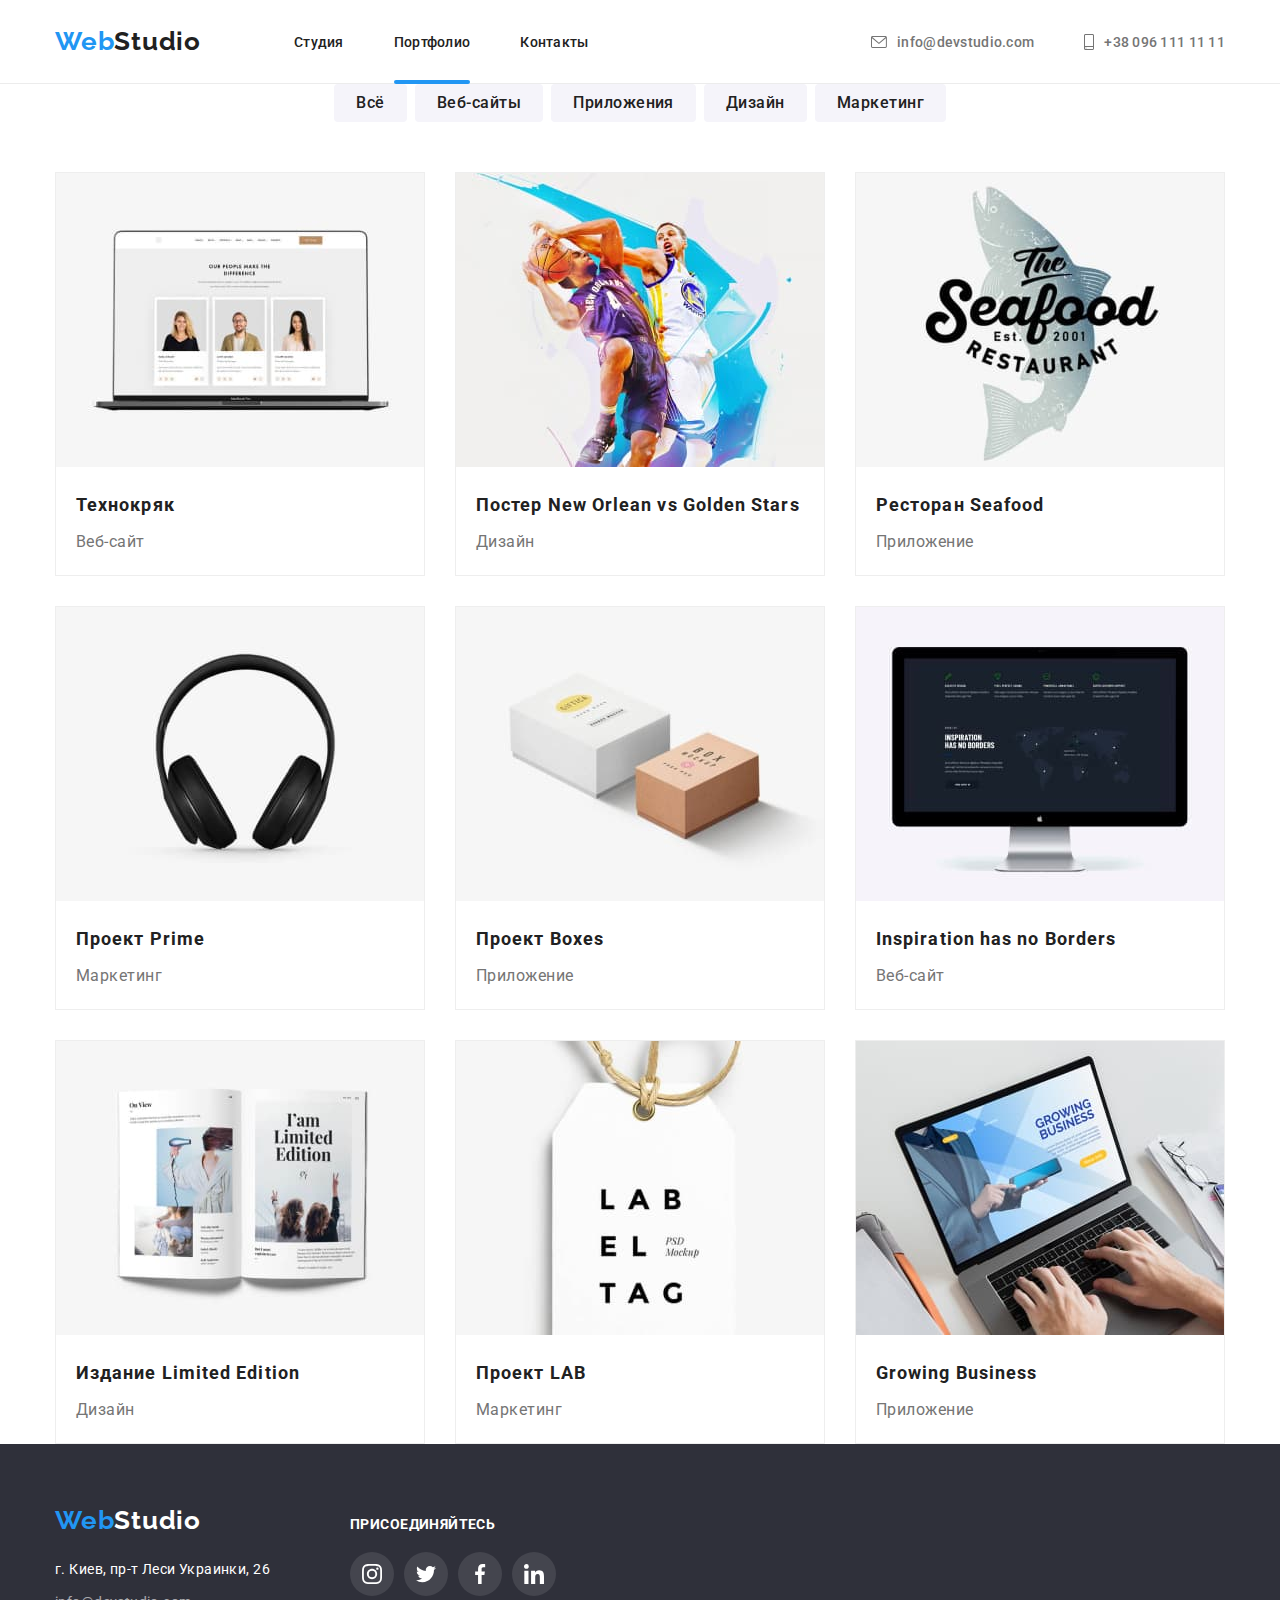
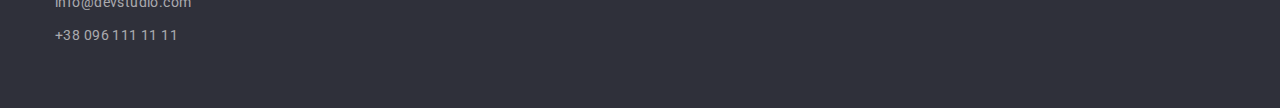
==== portfolio.html @ 4f3f7f90 "есть ошибка в падингах портфолио" ====
<!DOCTYPE html>
<html lang="ru">
  <head>
    <meta charset="UTF-8" />
    <meta name="viewport" content="width=device-width, initial-scale=1.0" />
    <title>WebStudio</title>
    <link rel="stylesheet" href="https://cdnjs.cloudflare.com/ajax/libs/modern-normalize/1.0.0/modern-normalize.css" />
    <link href="https://fonts.googleapis.com/css2?family=Raleway:wght@700&family=Roboto:ital,wght@0,700;0,900;1,400&display=swap" rel="stylesheet" />
    <link rel="stylesheet" href="./CSS/styles.css" />
  </head>

  <body class="page-body">
    <!--header-->
    <header class="header">
      <div class="container">
        <nav class="navigation">
          <a lang="en" class="logo link" href="./index.html" aria-label="логотип вебстуди">
            <span class="logo-web">Web</span><span class="logo-studio">Studio</span></a
          >
          <ul class="navigation-list list">
            <li class="navigation-list-item"><a class="navigation-list-link link" href="./index.html">Студия</a></li>
            <li class="navigation-list-item"><a class="navigation-list-link link akcent-title" href="./portfolio.html">Портфолио</a></li>
            <li class="navigation-item"><a class="navigation-list-link link" href="">Контакты</a></li>
          </ul>
        </nav>

        <address class="address">
          <ul class="address-list list">
            <li class="address-list-item">
              <a class="address-mail link" href="mailto:info@devstudio.com">
                <svg class="address-logo">
                  <use href="./images/sprite.svg#icon-envelope"></use>
                </svg>
                info@devstudio.com</a
              >
            </li>
            <li class="address-list-item">
              <a class="address-tel link" href="tel:+380961111111">
                <svg class="address-logo-tel">
                  <use href="./images/sprite.svg#icon-smartphone"></use>
                </svg>
                +38 096 111 11 11</a
              >
            </li>
          </ul>
        </address>
      </div>
    </header>

    <main class="main">
      <!--Portfolio-->
      <section class="section-portfolio">
        <h1 hidden>WebStudio-Портфолио</h1>
        <ul class="portfolio-button-list list container">
          <li class="portfolio-button-list-item"><button class="portfolio-button" type="button">Всё</button></li>
          <li class="portfolio-button-list-item"><button class="portfolio-button" type="button">Веб-сайты</button></li>
          <li class="portfolio-button-list-item"><button class="portfolio-button" type="button">Приложения</button></li>
          <li class="portfolio-button-list-item"><button class="portfolio-button" type="button">Дизайн</button></li>
          <li class="portfolio-button-list-item"><button class="portfolio-button" type="button">Маркетинг</button></li>
        </ul>
        <h2 hidden>Портфолио-примеры</h2>

        <div class="container">
          <ul class="portfolio-list list">
            <li class="portfolio-list-item">
              <div class="portfolio-photo">
                <img src="./images/section-portfolio/img-1.jpg" alt="Веб-сайт Технокряк" width="370" height="294" />
                <div class="portfolio-overlay is-hidden">
                  <p class="portfolio-photo-subtitle">Технокряк это современная площадка распространения коронавируса. Компании используют эту платформу для цифрового шпионажа и атак на защищённые сервера конкурентов.</p>
                </div>
              </div>
              <div class="portfolio-list-content">
                <h3 class="portfolio-title">Технокряк</h3>
                <p class="portfolio-subtitle">Веб-сайт</p>
              </div>
            </li>

            <li class="portfolio-list-item">
              <div class="portfolio-photo">
                <img src="./images/section-portfolio/img-2.jpg" alt="Постер New Orlean vs Golden Stars" width="370" height="294" />
                <div class="portfolio-overlay is-hidden">
                  <p class="portfolio-photo-subtitle">Технокряк это современная площадка распространения коронавируса. Компании используют эту платформу для цифрового шпионажа и атак на защищённые сервера конкурентов.</p>
                </div>
              </div>
              <div class="portfolio-list-content">
                <h3 class="portfolio-title">Постер <span lang="en">New Orlean vs Golden Stars</span></h3>
                <p class="portfolio-subtitle">Дизайн</p>
              </div>
            </li>

            <li class="portfolio-list-item">
              <div class="portfolio-photo">
                <img src="./images/section-portfolio/img-3.jpg" alt="Ресторан Seafood" width="370" height="294" />
                <div class="portfolio-overlay is-hidden">
                  <p class="portfolio-photo-subtitle">Технокряк это современная площадка распространения коронавируса. Компании используют эту платформу для цифрового шпионажа и атак на защищённые сервера конкурентов.</p>
                </div>
              </div>
              <div class="portfolio-list-content">
                <h3 class="portfolio-title" lang="en">Ресторан Seafood</h3>
                <p class="portfolio-subtitle">Приложение</p>
              </div>
            </li>

            <li class="portfolio-list-item">
              <div class="portfolio-photo">
                <img src="./images/section-portfolio/img-4.jpg" alt="Проект Prime" width="370" height="294" />
                <div class="portfolio-overlay is-hidden">
                  <p class="portfolio-photo-subtitle">Технокряк это современная площадка распространения коронавируса. Компании используют эту платформу для цифрового шпионажа и атак на защищённые сервера конкурентов.</p>
                </div>
              </div>
              <div class="portfolio-list-content">
                <h3 class="portfolio-title">Проект <span lang="en">Prime</span></h3>
                <p class="portfolio-subtitle">Маркетинг</p>
              </div>
            </li>

            <li class="portfolio-list-item">
              <div class="portfolio-photo">
                <img src="./images/section-portfolio/img-5.jpg" alt="Проект Boxes" width="370" height="294" />
                <div class="portfolio-overlay is-hidden">
                  <p class="portfolio-photo-subtitle">Технокряк это современная площадка распространения коронавируса. Компании используют эту платформу для цифрового шпионажа и атак на защищённые сервера конкурентов.</p>
                </div>
              </div>
              <div class="portfolio-list-content">
                <h3 class="portfolio-title">Проект Boxes</h3>
                <p class="portfolio-subtitle">Приложение</p>
              </div>
            </li>

            <li class="portfolio-list-item">
              <div class="portfolio-photo">
                <img src="./images/section-portfolio/img-6.jpg" alt="Веб-сайт Inspiration has no Borders" width="370" height="294" />
                <div class="portfolio-overlay is-hidden">
                  <p class="portfolio-photo-subtitle">Технокряк это современная площадка распространения коронавируса. Компании используют эту платформу для цифрового шпионажа и атак на защищённые сервера конкурентов.</p>
                </div>
              </div>
              <div class="portfolio-list-content">
                <h3 class="portfolio-title" lang="en">Inspiration has no Borders</h3>
                <p class="portfolio-subtitle">Веб-сайт</p>
              </div>
            </li>

            <li class="portfolio-list-item">
              <div class="portfolio-photo">
                <img src="./images/section-portfolio/img-7.jpg" alt="Издание Limited Edition" width="370" height="294" />
                <div class="portfolio-overlay is-hidden">
                  <p class="portfolio-photo-subtitle">Технокряк это современная площадка распространения коронавируса. Компании используют эту платформу для цифрового шпионажа и атак на защищённые сервера конкурентов.</p>
                </div>
              </div>
              <div class="portfolio-list-content">
                <h3 class="portfolio-title">Издание <span lang="en">Limited Edition</span></h3>
                <p class="portfolio-subtitle">Дизайн</p>
              </div>
            </li>

            <li class="portfolio-list-item">
              <div class="portfolio-photo">
                <img src="./images/section-portfolio/img-8.jpg" alt="Проект LAB" width="370" height="294" />
                <div class="portfolio-overlay is-hidden">
                  <p class="portfolio-photo-subtitle">Технокряк это современная площадка распространения коронавируса. Компании используют эту платформу для цифрового шпионажа и атак на защищённые сервера конкурентов.</p>
              </div></div>
              <div class="portfolio-list-content">
                <h3 class="portfolio-title">Проект <span lang="en">LAB</span></h3>
                <p class="portfolio-subtitle">Маркетинг</p>
              </div>
            </li>

            <li class="portfolio-list-item">
              <div class="portfolio-photo">
                <img src="./images/section-portfolio/img-9.jpg" alt="Проект Growing Business" width="370" height="294" />
                <div class="portfolio-overlay is-hidden">
                  <p class="portfolio-photo-subtitle">Технокряк это современная площадка распространения коронавируса. Компании используют эту платформу для цифрового шпионажа и атак на защищённые сервера конкурентов.</p>
                </div>
              </div>
              <div class="portfolio-list-content">
                <h3 class="portfolio-title" lang="en">Growing Business</h3>
                <p class="portfolio-subtitle">Приложение</p>
              </div>
            </li>
          </ul>
        </div>
      </section>
    </main>

    <!--footer-->
    <footer class="footer">
      <div class="container footer-container">
        <div class="foter-left">
          <div class="logo-container">
            <a lang="en" class="logo link" href="./index.html" aria-label="логотип вебстуди">
              <span class="logo-web-foother link">Web</span><span class="logo-foother">Studio</span></a
            >
          </div>

          <address class="foter-address">
            <ul class="footer-address-list list">
              <li class="footer-address-list-item">
                <a class="footer-address-map link" href="https://goo.gl/maps/mFLwP3tJiWzq2KBh9" target="_blank">г. Киев, пр-т Леси Украинки, 26</a>
              </li>
              <li class="footer-address-list-item"><a class="footer-address-mail link" href="mailto:info@devstudio.com">info@devstudio.com</a></li>
              <li class="footer-address-list-item"><a class="footer-address-tel link" href="tel:+380961111111">+38 096 111 11 11</a></li>
            </ul>
          </address>
        </div>

        <div class="footer-icon">
          <h2 class="footer-title">Присоединяйтесь</h2>
          <ul class="footer-icon-list list">
            <li class="footer-icon-list-item">
              <a href="" class="footer-icon-link">
                <svg class="footer-svg">
                  <use href="./images/sprite.svg#icon-instagram"></use>
                </svg>
              </a>
            </li>
            <li class="footer-icon-list-item">
              <a href="" class="footer-icon-link">
                <svg class="footer-svg">
                  <use href="./images/sprite.svg#icon-twitter"></use>
                </svg>
              </a>
            </li>
            <li class="footer-icon-list-item">
              <a href="" class="footer-icon-link">
                <svg class="footer-svg">
                  <use href="./images/sprite.svg#icon-facebook"></use>
                </svg>
              </a>
            </li>
            <li class="footer-icon-list-item">
              <a href="" class="footer-icon-link">
                <svg class="footer-svg">
                  <use href="./images/sprite.svg#icon-linkedin"></use>
                </svg>
              </a>
            </li>
          </ul>
        </div>
      </div>
    </footer>
  </body>
</html>
---- CSS/styles.css ----
/*основной цвет текста(--main-color)-серый-#757575*/
/*текст заголовков (--title-color) -чёрный-#212121*/
/*вспомогательный цвет-белый-#ffffff*/
/* акцент-цвет выделения (--accent-color)-синий #2196F3*/
/*цвет mail  и tel в футере- rgba(255, 255, 255, 0.6);*/

/*цвет body-#2196F3*/
/*цвет header+main белый-#ffffff*/
/*цвет  hero-#2f303a*/
/*цвет section-team-#f5f4fa*/
/*цвет footer-#2f303a*/

/*основной текст (--main-font) Roboto*/
/*текст лого (--logo-font) Raleway*/

/*===============about===============*/
:root {
  --main-font: Roboto, sans-serif;
  --logo-font: Raleway, sans-serif;
  --main-color: #757575;
  --title-color: #212121;
  --accent-color: #2196f3;
}

*,
* ::before,
*::after {
  margin: 0;
  padding: 0;
}

img {
  display: block;
}

.container {
  width: 1200px;
  padding: 0 15px;
  margin: 0 auto;
}

.list {
  list-style: none;
}

.link {
  text-decoration: none;
}

.address {
  font-style: normal;
}

.navigation-list-link:hover,
.navigation-list-link:focus,
.address-mail:hover,
.address-mail:focus,
.address-tel:hover,
.address-tel:focus,
.footer-address-map:hover,
.footer-address-map:focus,
.footer-address-mail:hover,
.footer-address-mail:focus,
.footer-address-tel:hover,
.footer-address-tel:focus {
  color: var(--accent-color);
}

.is-hidden {
  opacity: 0;
  visibility: hidden;
  pointer-events: none;
}

/*===============end about===============*/

.page-body {
  font-family: var(--main-font);
  font-style: normal;
  color: var(--main-color);
}

/*===============header===============*/
.header {
  padding: 25px 0;
  border-bottom: 1px solid #ececec;
}

.header .container {
  display: flex;
  align-items: center;
}

.navigation {
  display: flex;
  align-items: center;
}

.header {
  background-color: #ffffff;
}

.navigation .logo {
  margin-right: 93px;
}

.logo-web {
  font-family: var(--logo-font);
  font-style: normal;
  font-weight: 700;
  font-size: 26px;
  line-height: 1.286;
  letter-spacing: 0.03em;
  color: #2196f3;
}

.logo-studio {
  font-family: var(--logo-font);
  font-style: normal;
  font-weight: 700;
  font-size: 26px;
  line-height: 1.286;
  letter-spacing: 0.03em;
  color: #212121;
}

.navigation-list-link {
  font-style: normal;
  font-weight: 500;
  font-size: 14px;
  line-height: 1.143;
  letter-spacing: 0.02em;
  color: #212121;
  transition: color 250ms cubic-bezier(0.4, 0, 0.2, 1);
}

.navigation-list {
  display: flex;
}

.navigation-list-item {
  position: relative;
}

.akcent-title::after {
  content: "";
  position: absolute;
  display: inline-block;
  width: 100%;
  height: 4px;
  bottom: -33.5px;
  left: 0;
  border-radius: 2px;
  background-color: var(--accent-color);
}

.navigation-list-item:not(:last-child) {
  margin-right: 50px;
}

.address-list {
  display: flex;
}

.header .address {
  margin-left: auto;
}

.address-list-item:not(:last-child) {
  margin-right: 50px;
}

.address-logo {
  width: 16px;
  height: 12px;
  margin-right: 10px;
}

.address-logo-tel {
  width: 10px;
  height: 16px;
  margin-right: 10px;
}

.address-mail,
.address-tel {
  display: flex;
  align-items: center;
  fill: currentcolor;
  font-style: normal;
  font-weight: 500;
  font-size: 14px;
  line-height: 1.143;
  letter-spacing: 0.02em;
  color: #757575;
  transition: color 250ms cubic-bezier(0.4, 0, 0.2, 1);
}

/*===============end header===============*/

/*===============hero===============*/

.section-hero {
  background-color: #2f303a;
  background-image: linear-gradient(rgba(47, 48, 58, 0.4), rgba(47, 48, 58, 0.4)), url(../images/section-hero/hero.jpg);
  background-position: center;
  background-repeat: no-repeat;
  text-align: center;
}

.container-hero {
  height: 600px;
  padding: 200px;
}

.hero-title {
  margin-top: 0;
  margin-bottom: 30px;
  font-weight: 900;
  font-size: 44px;
  line-height: 1.364;
  letter-spacing: 0.06em;
  text-transform: uppercase;
  color: #ffffff;
}

.button-hero {
  padding: 10px 30px;
  min-width: 200px;
  height: 50px;
  border-radius: 4px;
  font-weight: 700;
  font-size: 16px;
  line-height: 1.875;
  border-style: none;
  letter-spacing: 0.06em;
  color: #ffffff;
  background: #2196f3;
}

/*===============end hero===============*/

/*===============advantages===============*/
.section-advantages {
  padding: 94px 0;
}

.advantages-list {
  display: flex;
}

.advantages-list-item {
  width: 270px;
}

.advantages-list-item div {
  display: flex;
  align-items: center;
  justify-content: center;
  height: 120px;
  background-color: #f5f4fa;
  border-radius: 4px;
}

.advantages-list-item div::before {
  content: "";
  display: block;
  width: 70px;
  height: 70px;
}

.advantages-list-item:nth-child(1) div::before {
  background-image: url(../images/section-advantages/antenna.svg);
}

.advantages-list-item:nth-child(2) div::before {
  background-image: url(../images/section-advantages/clock.svg);
}

.advantages-list-item:nth-child(3) div::before {
  background-image: url(../images/section-advantages/diagram.svg);
}

.advantages-list-item:nth-child(4) div::before {
  background-image: url(../images/section-advantages/astronaut.svg);
}

.advantages-list-item:not(:last-child) {
  margin-right: 30px;
}

.advantages-title {
  margin-top: 30px;
  margin-bottom: 10px;
  font-weight: 700;
  font-size: 14px;
  line-height: 1.143;
  letter-spacing: 0.03em;
  text-transform: uppercase;
  color: var(--title-color);
}

.advantages-subtitle {
  font-weight: 400;
  font-size: 14px;
  line-height: 1.714;
  letter-spacing: 0.03em;
}
/*===============end advantages===============*/

/*===============what-are-we-doing===============*/
.section-doing {
  padding-bottom: 82px;
}

.section-doing-title {
  font-weight: 700;
  font-size: 36px;
  line-height: 1.167;
  text-align: center;
  letter-spacing: 0.03em;
  color: var(--title-color);
  margin-bottom: 50px;
}

.doing-list {
  display: flex;
  justify-content: space-between;
}

.doing-list-item div {
  position: relative;
}

.doing-subtitle {
  display: flex;
  position: absolute;
  width: 100%;
  height: 70px;
  bottom: 0;
  left: 0;
  align-items: center;
  justify-content: center;
  font-weight: bold;
  font-size: 14px;
  line-height: 1.143;
  letter-spacing: 0.03em;
  text-transform: uppercase;
  color: #ffffff;
  background: rgba(47, 48, 58, 0.8);
}
/*===============end what-are-we-doing===============*/

/*===============our-team===============*/
.section-team {
  padding: 94px 0;
  background-color: #f5f4fa;
}

.section-team-title {
  margin-bottom: 50px;
  font-weight: 700;
  font-size: 36px;
  line-height: 1.167;
  text-align: center;
  letter-spacing: 0.03em;
  color: var(--title-color);
}

.team-list {
  display: flex;
  justify-content: space-between;
}

.team-list-content {
  padding: 30px 0;
}

.team-list-item {
  width: 270px;
  background: #ffffff;
  box-shadow: 0px 1px 3px rgba(0, 0, 0, 0.12), 0px 1px 1px rgba(0, 0, 0, 0.14), 0px 2px 1px rgba(0, 0, 0, 0.2);
  border-radius: 0px 0px 4px 4px;
}

.team-title {
  margin-bottom: 10px;
  font-weight: 500;
  font-size: 16px;
  line-height: 1.187;
  text-align: center;
  letter-spacing: 0.03em;
  color: var(--title-color);
}

.team-subtitle {
  margin-bottom: 16px;
  font-weight: 400;
  font-size: 16px;
  line-height: 1.187;
  text-align: center;
  letter-spacing: 0.03em;
}

.social-list {
  display: flex;
  width: 206px;
  justify-content: space-between;
  margin-left: auto;
  margin-right: auto;
}

.social-list-svg {
  width: 20px;
  height: 20px;
  fill: #afb1b8;
  transition: fill 250ms cubic-bezier(0.4, 0, 0.2, 1);
}

.social-list-link {
  display: flex;
  align-items: center;
  justify-content: center;
  width: 44px;
  height: 44px;
  border-radius: 50%;
  background-color: #ffffff;
  transition: background-colorl 250ms cubic-bezier(0.4, 0, 0.2, 1);
}

.social-list-link:hover,
.social-list-link:focus {
  background-color: var(--accent-color);
}

.social-list-link:hover .social-list-svg,
.social-list-link:focus .social-list-svg {
  fill: #ffffff;
  
}

/*===============end our-team===============*/

/*===============client===============*/

.section-client {
  padding: 94px 0;
}

.client-title {
  margin-bottom: 50px;
  font-weight: 700;
  font-size: 36px;
  line-height: 1.167;
  text-align: center;
  letter-spacing: 0.03em;
  color: var(--title-color);
}

.client-list {
  display: flex;
  justify-content: space-between;
}

.client-lisi-tem {
  display: flex;
  width: calc((100% - 30px * 5) / 6);
  height: 90px;
}

.client-link {
  display: flex;
  width: 100%;
  height: 100%;
  align-items: center;
  justify-content: center;
  border: 1px solid #afb1b8;
  border-radius: 4px;
  transition: all 250ms cubic-bezier(0.4, 0, 0.2, 1);
}

.client-link:hover .client-svg,
.client-link:focus .client-svg {
  fill: var(--accent-color);
}

.client-link:hover,
.client-link:focus {
  border-color: var(--accent-color);
}

.client-svg {
  fill: #afb1b8;
}

/*===============end client===============*/

/*===============footer===============*/
.footer {
  padding: 60px 0;
  background-color: #2f303a;
}

.footer-container {
  display: flex;
}

.foter-left {
  margin-right: 80px;
}

.logo-web-foother {
  font-family: var(--logo-font);
  font-style: normal;
  font-weight: 700;
  font-size: 26px;
  line-height: 1.286;
  letter-spacing: 0.03em;
  color: #2196f3;
}

.logo-foother {
  font-family: var(--logo-font);
  font-style: normal;
  font-weight: 700;
  font-size: 26px;
  line-height: 1.286;
  letter-spacing: 0.03em;
  color: #ffffff;
}

.logo-container {
  margin-bottom: 20px;
}

.footer-address-list-item:not(:last-child) {
  margin-bottom: 9px;
}

.footer-address-map {
  font-family: var(--main-font);
  font-style: normal;
  font-weight: 400;
  font-size: 14px;
  line-height: 1.714;
  letter-spacing: 0.03em;
  color: #ffffff;
  transition: color 250ms cubic-bezier(0.4, 0, 0.2, 1);
}

.footer-address-mail,
.footer-address-tel {
  font-style: normal;
  font-weight: 400;
  font-size: 14px;
  line-height: 1.714;
  letter-spacing: 0.03em;
  color: rgba(255, 255, 255, 0.6);
  transition: color 250ms cubic-bezier(0.4, 0, 0.2, 1);
}

.footer-icon {
  display: block;
  width: 206px;
  height: 80px;
  padding-top: 12px;
}

.footer-title {
  font-weight: 700;
  font-size: 14px;
  margin-bottom: 20px;
  line-height: 1.143;
  letter-spacing: 0.03em;
  text-transform: uppercase;
  color: #ffffff;
}

.footer-icon-list {
  display: flex;
  width: 206px;
  justify-content: space-between;
  margin-left: auto;
  margin-right: auto;
}

.footer-svg {
  width: 20px;
  height: 20px;
  fill: #ffffff;
}

.footer-icon-link {
  display: flex;
  align-items: center;
  justify-content: center;
  width: 44px;
  height: 44px;
  border-radius: 50%;
  background-color: rgba(255, 255, 255, 0.1);
  transition: background-color 250ms cubic-bezier(0.4, 0, 0.2, 1);
}

.footer-icon-link:hover,
.footer-icon-link:focus {
  background-color: var(--accent-color);
}

/*.footer-icon-link:hover .footer-svg,
.footer-icon-link:focus .footer-svg {
  fill: #ffffff;*/
}
/*===============end footer===============*/

/*===============portfolio===============*/

.section-portfolio {
  padding: 94px 0 px;
}

.portfolio-button {
  padding: 6px 22px;
  font-weight: 500;
  font-size: 16px;
  line-height: 1.625;
  text-align: center;
  letter-spacing: 0.03em;
  color: #212121;
  background: #f5f4fa;
  border-style: none;
  min-width: 73px;
  height: 38px;
  border-radius: 4px;
  transition: all 250ms cubic-bezier(0.4, 0, 0.2, 1);
}

.portfolio-button:hover,
.portfolio-button:focus {
  color: #ffffff;
  background: #2196f3;
}

/*===============section portfolio===============*/

.portfolio-button-list {
  display: flex;
  margin-bottom: 50px;
  justify-content: center;
}

.portfolio-button-list-item:not(:last-child) {
  margin-right: 8px;
}

.portfolio-list {
  display: flex;
  flex-wrap: wrap;
  margin: -15px;
}

.portfolio-list-item {
  width: 370px;
  height: 404px;
  background: #ffffff;
  border: 1px solid #eeeeee;
  box-sizing: border-box;
  margin: 15px;
  transition: all 250ms cubic-bezier(0.4, 0, 0.2, 1);
}

.portfolio-list-item:hover {
  border: 1px solid #eeeeee;
  box-shadow: 0px 1px 1px rgba(0, 0, 0, 0.12), 0px 4px 4px rgba(0, 0, 0, 0.06), 1px 4px 6px rgba(0, 0, 0, 0.16);
}

.portfolio-list-content {
  padding: 20px 20px;
}

.portfolio-photo {
  position: relative;
  overflow: hidden;
}

.portfolio-overlay {
  position: absolute;
  width: 100%;
  height: 100%;
  top: 0;
  left: 0;
  padding: 64px 24px;
  background-color: rgba(33, 150, 243, 0.9);
  transition: 250ms cubic-bezier(0.4, 0, 0.2, 1);
  transform: translateY(100%);
}

.portfolio-photo-subtitle {
  font-weight: 400;
  font-size: 18px;
  line-height: 1.156;
  letter-spacing: 0.03em;
  color: #ffffff;
}

.portfolio-list-item:hover .portfolio-overlay {
  opacity: 1;
  visibility: visible;
  pointer-events: auto;
  transform: translateY(0%);
}

.portfolio-title {
  margin-bottom: 4px;
  font-weight: 700;
  font-size: 18px;
  line-height: 2;
  letter-spacing: 0.06em;
  color: #212121;
}

.portfolio-subtitle {
  font-weight: 400;
  font-size: 16px;
  line-height: 30px;
  letter-spacing: 0.03em;
}

/*===============end section portfolio===============*/

/*===============end portfolio===============*/


/*===============backdrop===============*/


.backdrop {
  position: fixed;
  top: 0;
  left: 0;
  width: 100%;
  height: 100%;
  background-color: rgba(0, 0, 0, 0.2);
  transition: all 500ms linear;
}

.backdrop .is-hidden {
  opacity: 0;
  visibility: hidden;
  pointer-events: none;
  transition: all 500ms linear 500ms;
}

.backdrop .is-hidden .backdrop-modal {
  transform: translate(-50%, -50%) scale(0);
  transition: all 500ms linear 0ms;
}

.backdrop-modal {
  display: flex;
  position: absolute;
  width: 528px;
  height: 581px;
  top: 50%;
  left: 50%;
  transform: translate(-50%, -50%) scale(1);
  background-color: #ffffff;
  box-shadow: 0px 1px 3px rgba(0, 0, 0, 0.12), 0px 1px 1px rgba(0, 0, 0, 0.14), 0px 2px 1px rgba(0, 0, 0, 0.2);
  border-radius: 4px;
  transition: all 500ms linear 500ms;
}

.button-backdrop {
  display: flex;
  position: absolute;
  align-items: center;
  justify-content: center;
  width: 30px;
  height: 30px;
  top: 8px;
  right: 8px;
  border-radius: 50%;
  background-color: #ffffff;
  border: 1px solid rgba(0, 0, 0, 0.1);
  cursor: pointer;
}

/*===============end backdrop===============*/
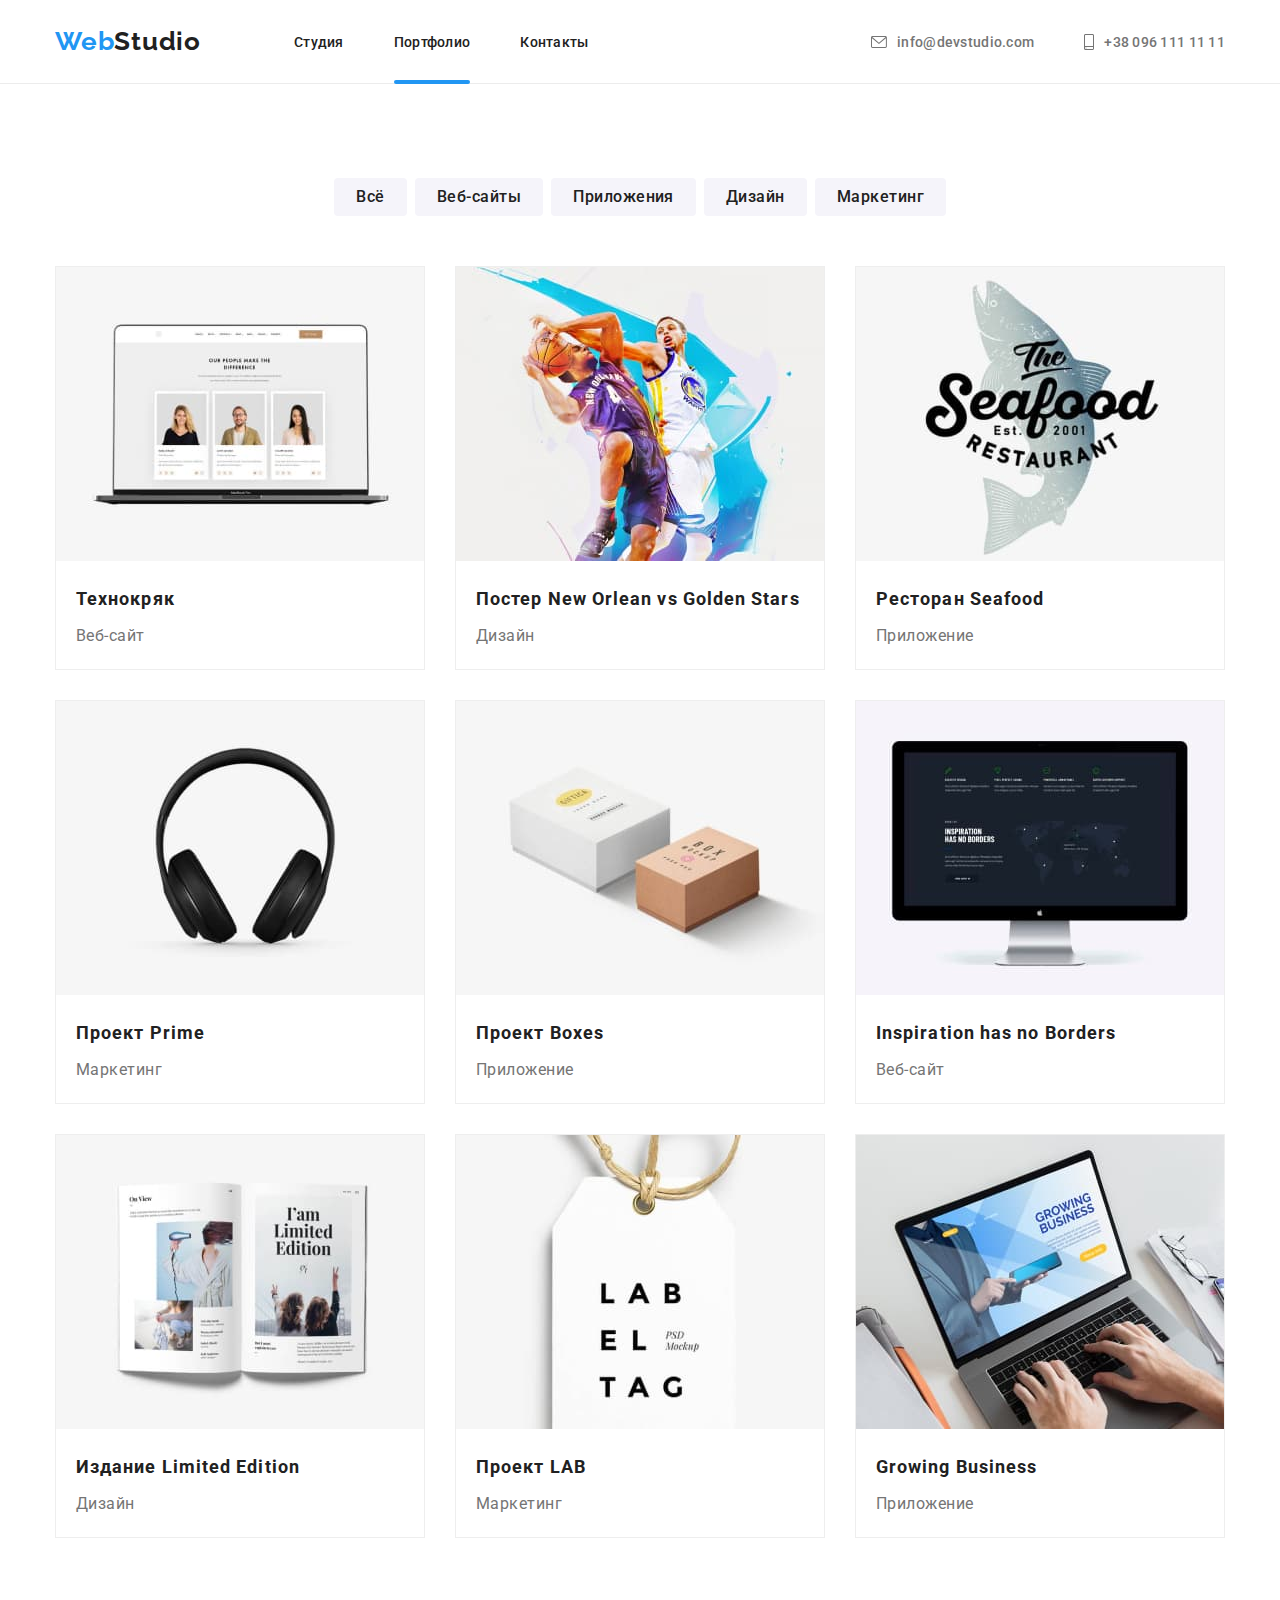
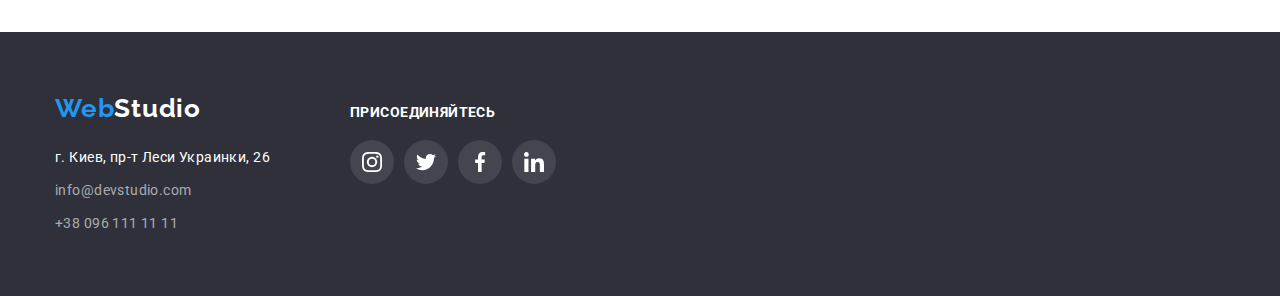
==== commit c1fd1288: "Переподключил шрифты" ====
--- a/portfolio.html
+++ b/portfolio.html
@@ -5,7 +5,8 @@
     <meta name="viewport" content="width=device-width, initial-scale=1.0" />
     <title>WebStudio</title>
     <link rel="stylesheet" href="https://cdnjs.cloudflare.com/ajax/libs/modern-normalize/1.0.0/modern-normalize.css" />
-    <link href="https://fonts.googleapis.com/css2?family=Raleway:wght@700&family=Roboto:ital,wght@0,700;0,900;1,400&display=swap" rel="stylesheet" />
+    <link href="https://fonts.googleapis.com/css2?family=Raleway:wght@700&family=Roboto:wght@400;500;700&display=swap"
+      rel="stylesheet">
     <link rel="stylesheet" href="./CSS/styles.css" />
   </head>
 
--- a/CSS/styles.css
+++ b/CSS/styles.css
@@ -202,7 +202,11 @@
 
 .section-hero {
   background-color: #2f303a;
-  background-image: linear-gradient(rgba(47, 48, 58, 0.4), rgba(47, 48, 58, 0.4)), url(../images/section-hero/hero.jpg);
+  background-image: linear-gradient(
+      rgba(47, 48, 58, 0.4),
+      rgba(47, 48, 58, 0.4)
+    ),
+    url(../images/section-hero/hero.jpg);
   background-position: center;
   background-repeat: no-repeat;
   text-align: center;
@@ -379,7 +383,8 @@
 .team-list-item {
   width: 270px;
   background: #ffffff;
-  box-shadow: 0px 1px 3px rgba(0, 0, 0, 0.12), 0px 1px 1px rgba(0, 0, 0, 0.14), 0px 2px 1px rgba(0, 0, 0, 0.2);
+  box-shadow: 0px 1px 3px rgba(0, 0, 0, 0.12), 0px 1px 1px rgba(0, 0, 0, 0.14),
+    0px 2px 1px rgba(0, 0, 0, 0.2);
   border-radius: 0px 0px 4px 4px;
 }
 
@@ -436,7 +441,6 @@
 .social-list-link:hover .social-list-svg,
 .social-list-link:focus .social-list-svg {
   fill: #ffffff;
-  
 }
 
 /*===============end our-team===============*/
@@ -491,6 +495,7 @@
 
 .client-svg {
   fill: #afb1b8;
+  transition: all 250ms cubic-bezier(0.4, 0, 0.2, 1);
 }
 
 /*===============end client===============*/
@@ -608,14 +613,14 @@
 
 /*.footer-icon-link:hover .footer-svg,
 .footer-icon-link:focus .footer-svg {
-  fill: #ffffff;*/
-}
+  fill: #ffffff;
+}*/
 /*===============end footer===============*/
 
 /*===============portfolio===============*/
 
 .section-portfolio {
-  padding: 94px 0 px;
+  padding: 94px 0px;
 }
 
 .portfolio-button {
@@ -638,6 +643,9 @@
 .portfolio-button:focus {
   color: #ffffff;
   background: #2196f3;
+  box-shadow: 0px 3px 1px rgba(0, 0, 0, 0.1), 0px 1px 2px rgba(0, 0, 0, 0.08),
+    0px 2px 2px rgba(0, 0, 0, 0.12);
+  border-radius: 4px;
 }
 
 /*===============section portfolio===============*/
@@ -670,7 +678,8 @@
 
 .portfolio-list-item:hover {
   border: 1px solid #eeeeee;
-  box-shadow: 0px 1px 1px rgba(0, 0, 0, 0.12), 0px 4px 4px rgba(0, 0, 0, 0.06), 1px 4px 6px rgba(0, 0, 0, 0.16);
+  box-shadow: 0px 1px 1px rgba(0, 0, 0, 0.12), 0px 4px 4px rgba(0, 0, 0, 0.06),
+    1px 4px 6px rgba(0, 0, 0, 0.16);
 }
 
 .portfolio-list-content {
@@ -697,7 +706,7 @@
 .portfolio-photo-subtitle {
   font-weight: 400;
   font-size: 18px;
-  line-height: 1.156;
+  line-height: 1.55;
   letter-spacing: 0.03em;
   color: #ffffff;
 }
@@ -729,9 +738,7 @@
 
 /*===============end portfolio===============*/
 
-
 /*===============backdrop===============*/
-
 
 .backdrop {
   position: fixed;
@@ -764,7 +771,8 @@
   left: 50%;
   transform: translate(-50%, -50%) scale(1);
   background-color: #ffffff;
-  box-shadow: 0px 1px 3px rgba(0, 0, 0, 0.12), 0px 1px 1px rgba(0, 0, 0, 0.14), 0px 2px 1px rgba(0, 0, 0, 0.2);
+  box-shadow: 0px 1px 3px rgba(0, 0, 0, 0.12), 0px 1px 1px rgba(0, 0, 0, 0.14),
+    0px 2px 1px rgba(0, 0, 0, 0.2);
   border-radius: 4px;
   transition: all 500ms linear 500ms;
 }
@@ -784,4 +792,4 @@
   cursor: pointer;
 }
 
-/*===============end backdrop===============*/+/*===============end backdrop===============*/
